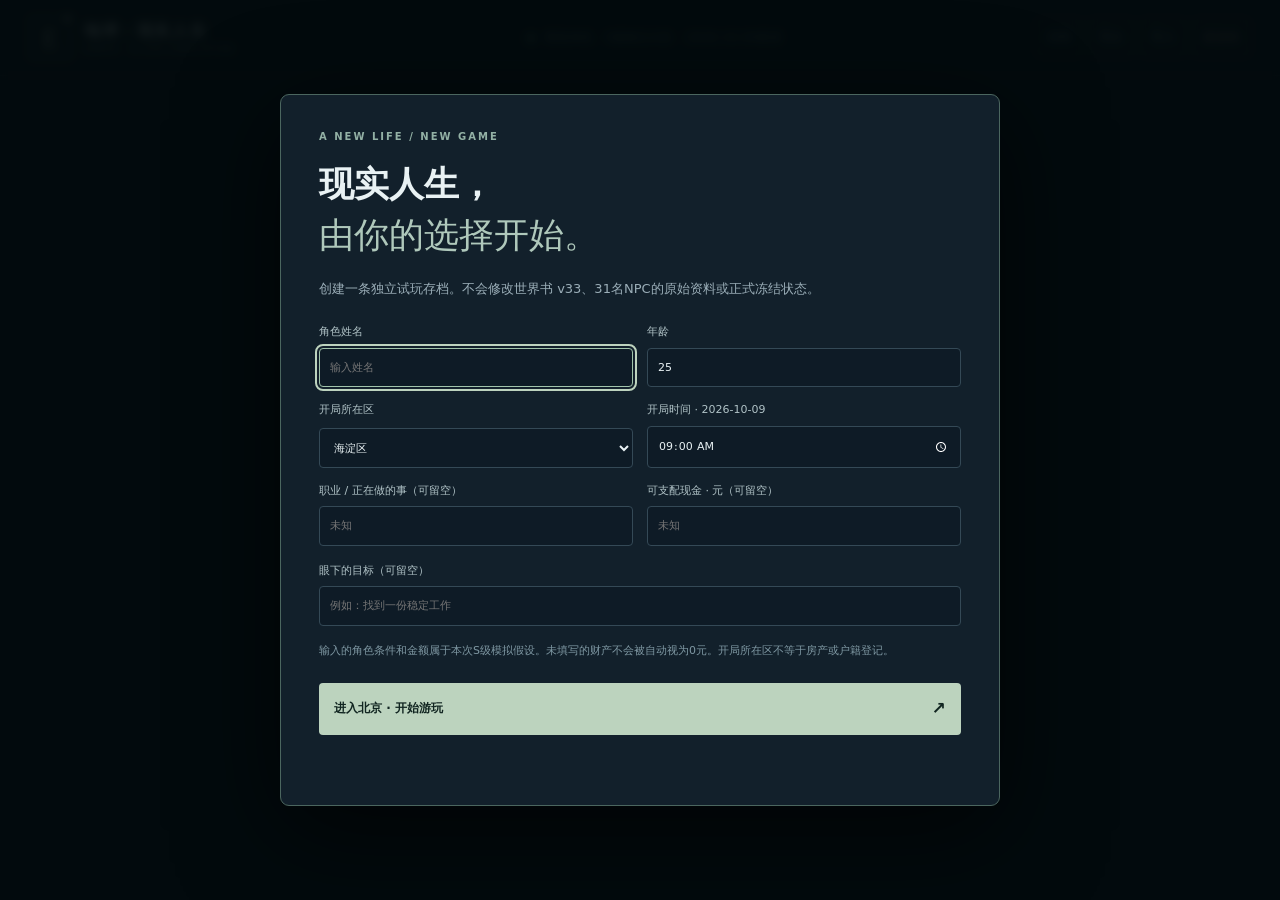
==== game/index.html @ 500d6812 "feat(game): expose autonomous NPC controls, individual audits and consent encounters" ====
<!doctype html>
<html lang="zh-CN">
<head>
  <meta charset="UTF-8">
  <meta name="viewport" content="width=device-width, initial-scale=1">
  <meta name="theme-color" content="#0c141d">
  <title>地球：现实人生 · 可游玩版</title>
  <link rel="stylesheet" href="./style.css">
</head>
<body>
  <div class="app">
    <header class="header">
      <a class="brand" href="./index.html" aria-label="地球：现实人生"><span class="brand-sign">E<span class="tiny-star">✦</span></span><span><strong>地球：现实人生</strong><small>EARTH · A LIFE SIMULATION</small></span></a>
      <div class="header-mid"><span class="dot"></span> 离线单机 · S级独立分支 · 2026.10.09基准</div>
      <div class="header-actions">
        <button type="button" id="btn-save" class="ghost">存档</button>
        <button type="button" id="btn-export" class="ghost">导出</button>
        <button type="button" id="btn-import" class="ghost">导入</button>
        <button type="button" id="btn-reset" class="ghost danger">新游戏</button>
        <input id="import-file" type="file" accept=".json,application/json" hidden>
      </div>
    </header>
    <div class="layout" id="play-layout" hidden>
      <aside class="sidebar">
        <div class="sidebar-top"><div class="rail-label">PLAYER PROFILE</div><div class="avatar" id="avatar">人</div>
          <h2 id="player-name">未创建</h2><p id="player-job">职业未知</p></div>
        <nav class="nav" aria-label="游戏视图">
          <button class="nav-btn active" data-tab="life"><span>◈</span> 我的生活</button>
          <button class="nav-btn" data-tab="people"><span>♧</span> 人物与联系</button>
          <button class="nav-btn" data-tab="world"><span>▦</span> 社会后台</button>
          <button class="nav-btn" data-tab="archive"><span>▤</span> 游戏档案</button>
        </nav>
        <div class="rail-foot"><div class="rail-label">世界版本</div><strong>WORLDBOOK v33</strong><span>游戏行为层 v2.0</span><p>模拟事件不会进入仓库的正式世界状态。</p></div>
      </aside>
      <main class="main" id="main">
        <section class="status-row">
          <div class="status-cell"><span class="status-icon">◷</span><div><small>游戏时间 · 北京</small><strong id="stat-time"></strong></div></div>
          <div class="status-cell"><span class="status-icon">⌖</span><div><small>当前所在区</small><strong id="stat-district"></strong></div></div>
          <div class="status-cell"><span class="status-icon">¥</span><div><small>现金记录 · S</small><strong id="stat-cash"></strong></div></div>
          <div class="status-cell"><span class="status-icon">↗</span><div><small>精力 · 游戏值</small><strong id="stat-energy"></strong></div></div>
        </section>

        <section class="tab-panel" id="tab-life">
          <div class="eyebrow">CHAPTER 01 / EVERYDAY LIFE</div>
          <h1>每一次选择，<br><em>都会花费真实的时间。</em></h1>
          <p class="lead">这里没有主角光环。你的决定会改变自己，其他人的生活也有自己的节奏。世界只会在你主动推进游戏时间时结算。</p>
          <div class="two-col">
            <section class="panel scene-panel"><div class="panel-head"><span>01 / 当前场景</span><span class="tag">S · 模拟情境</span></div>
              <h2 id="scene-title"></h2><p id="scene-desc"></p>
              <div class="line"></div><div class="hint"><span>ⓘ</span> 真实地理事实与假设行程、NPC事件分开标识。地点与人物不会凭空提供未经核实的现实信息。</div>
            </section>
            <section class="panel map-panel"><div class="panel-head"><span>02 / 位置概览</span><span class="tag">非比例示意</span></div>
              <div class="map-graphic" aria-label="北京城区抽象示意，非真实地图"><div class="ring ring-one"></div><div class="ring ring-two"></div><div class="crosshair">+</div><span class="map-label map-label-one">BEIJING</span><span class="map-label map-label-two" id="map-location">—</span><span class="map-pin">⌖</span></div>
              <p class="micro">未提供实时路况、准确区际交通时间或交通票价。前礼务村为顺义区观察样本，不是默认住所。</p>
            </section>
          </div>
          <div class="section-head"><h2>现在，你准备做什么？</h2><span>每次行动将推进游戏时钟</span></div>
          <div class="actions-grid">
            <button class="action-card" data-kind="explore"><span class="action-glyph">⌁</span><strong>观察街区</strong><small>留意公开环境和周围生活</small><span class="action-time">35 分钟 <b>↗</b></span></button>
            <button class="action-card" data-kind="social"><span class="action-glyph">♧</span><strong>参加公共活动</strong><small>可能认识一位虚构人物</small><span class="action-time">45 分钟 <b>↗</b></span></button>
            <button class="action-card" data-kind="study"><span class="action-glyph">⌘</span><strong>整理计划</strong><small>分析信息，不自动知晓秘密</small><span class="action-time">60 分钟 <b>↗</b></span></button>
            <button class="action-card" data-kind="work"><span class="action-glyph">▣</span><strong>处理工作</strong><small>需要创建角色时填写职业</small><span class="action-time">120 分钟 <b>↗</b></span></button>
            <button class="action-card" data-kind="rest"><span class="action-glyph">◌</span><strong>休息恢复</strong><small>恢复模拟精力，不产生收入</small><span class="action-time">60 分钟 <b>↗</b></span></button>
            <button class="action-card" data-kind="wait"><span class="action-glyph">◷</span><strong>等待 / 推进</strong><small>让后台独立事件继续结算</small><span class="action-time">自定时长 <b>↗</b></span></button>
          </div>
          <section class="panel travel-panel"><div class="panel-head"><span>03 / 跨区出行</span><span class="tag">先出发 → 再抵达</span></div>
            <p class="panel-desc">出行耗时与支出由玩家按具体路线输入，属于S级假设，不是地图导航或票价查询。</p>
            <form id="travel-form" class="travel-form">
              <label>目的区<select id="travel-destination" required></select></label>
              <label>预计分钟<input id="travel-minutes" type="number" min="15" max="480" step="1" value="60" required></label>
              <label>现金支出（元）<input id="travel-fare" type="number" min="0" max="999999" step="1" value="0" required></label>
              <button class="primary" type="submit">确认出发 <span>↗</span></button>
            </form>
          </section>
        </section>

        <section class="tab-panel" id="tab-people" hidden>
          <div class="eyebrow">NETWORK / INFORMATION BOUNDARIES</div><h1>每个人，<br><em>都有自己的生活。</em></h1>
          <p class="lead">31名人物都属于S级虚构档案，但主角不会天然认识他们。只有在同一地点、对方有空且愿意交流时，才可能建立关系；交谈不等于获得联系方式。</p>
          <div class="people-summary panel"><span>可联系 <strong id="contact-count">0</strong> / 31 人</span><span>消息经历发送 → 送达 → 阅读 → 自主决定回应</span></div>
          <section class="panel message-panel" id="encounter-panel"><div class="panel-head"><span>本次分支的相遇记录</span><span class="tag">非自动好友</span></div><div id="encounter-list"></div></section>
          <section id="people-list" class="people-list"></section>
          <section class="panel message-panel"><div class="panel-head"><span>给已认识的人发消息</span><span class="tag">模拟通信</span></div>
            <form id="message-form" class="message-form">
              <label>联系人<select id="message-to"></select></label>
              <label>内容<textarea id="message-text" maxlength="200" rows="2" placeholder="输入简短消息……" required></textarea></label>
              <button class="primary" type="submit">发送消息 ↗</button>
            </form>
            <h3>收到的消息</h3><div id="inbox" class="inbox"></div>
          </section>
        </section>

        <section class="tab-panel" id="tab-world" hidden>
          <div class="eyebrow">WORLD / OUT-OF-CHARACTER</div><h1>主角看不见的，<br><em>世界仍在运转。</em></h1>
          <p class="lead">你可以控制自主模拟的启停和记录详细程度，但不能替NPC强迫决定。个人工作、家庭、休息和拒绝行动按时间优先级结算；这里是玩家外审计视图，不会自动进入角色认知。</p>
          <section class="panel autonomy-controls"><div class="panel-head"><span>人物自主活动 · 控制台</span><span class="tag">S · 决策模拟</span></div>
            <form id="autonomy-form" class="autonomy-form"><label>自动结算<select id="autonomy-enabled"><option value="true">开启 · 所有行动同步推进NPC</option><option value="false">暂停 · 不生成后续NPC活动</option></select></label><label>活动记录<select id="autonomy-detail"><option value="balanced">日常 · 只记录状态变更</option><option value="detailed">详细 · 每小时记录决定</option></select></label><button class="primary" type="submit">应用设置</button></form>
            <div class="autonomy-steps"><button type="button" class="ghost" id="world-step-60">所有NPC自主运行 1 小时</button><button type="button" class="ghost" id="world-step-240">所有NPC自主运行 4 小时</button><span class="micro">会推进游戏时间；暂停时按钮只推进时间，不生成活动</span></div>
            <div class="autonomy-focus"><label>观察单个人物（玩家外视角）<select id="world-npc"></select></label><div id="npc-preview" class="npc-preview"></div></div>
          </section>
          <section class="panel audit-panel"><div class="panel-head"><span>独立NPC活动记录</span><span class="tag">S · 玩家外视角</span></div>
            <div class="audit-top"><strong id="world-total">0</strong><span>已结算后台决定</span></div><div id="world-list" class="log-list"></div>
          </section>
        </section>

        <section class="tab-panel" id="tab-archive" hidden>
          <div class="eyebrow">ARCHIVE / SAVE & SOURCES</div><h1>每一件已发生的事，<br><em>都应当留下记录。</em></h1>
          <p class="lead">此处存储的是浏览器试玩分支。原仓库正式世界存档未创建玩家且没有事件，不会被覆盖。</p>
          <section class="panel"><div class="panel-head"><span>存档与版本</span><span class="tag">本地优先</span></div>
            <div class="archive-line"><span>角色</span><strong id="archive-player">—</strong></div>
            <div class="archive-line"><span>时间</span><strong id="archive-time">—</strong></div>
            <div class="archive-line"><span>游戏分支</span><strong>S_INDEPENDENT_PLAYTHROUGH</strong></div>
            <div class="archive-line"><span>世界书</span><strong>GitHub v33.0（只读参考）</strong></div>
            <div class="archive-line"><span>事件账本</span><strong id="archive-events">—</strong></div>
            <p class="micro">自动存档在此浏览器的本地存储。导出JSON以便备份或换设备导入；清除浏览器数据将丢失未导出的存档。</p>
            <a class="repo-link" href="https://github.com/DARGONKNIGHT/WORLDBOOK" target="_blank" rel="noopener noreferrer">查看世界书GitHub源仓库 ↗</a> · <a class="repo-link" href="https://github.com/DARGONKNIGHT/WORLDBOOK/blob/main/CHANGELOG.md" target="_blank" rel="noopener noreferrer">更新日志（最新在上） ↗</a>
          </section>
          <div class="section-head"><h2>主角经历的事件</h2><span>不展示尚未公开的NPC内幕</span></div>
          <div id="full-log" class="log-list full-log"></div>
        </section>
      </main>
      <aside class="right-rail">
        <div class="rail-label">LIVE JOURNAL <span class="sim-dot"></span></div>
        <h3>今天发生了什么</h3>
        <div id="recent-log" class="recent-log"></div>
        <div class="right-note"><strong>事实边界</strong><p><b>R</b> 已核实的现实资料<br><b>S</b> 明示的模拟情节<br><b>U</b> 未知 / 尚未核实</p><p>页面中人物、行为及行程估计均按S级处理。</p></div>
      </aside>
    </div>
  </div>

  <dialog id="setup" class="setup" aria-labelledby="setup-title">
    <form id="setup-form" class="setup-inner">
      <div class="eyebrow">A NEW LIFE / NEW GAME</div><h1 id="setup-title">现实人生，<br><em>由你的选择开始。</em></h1>
      <p class="lead">创建一条独立试玩存档。不会修改世界书 v33、31名NPC的原始资料或正式冻结状态。</p>
      <div class="setup-grid">
        <label>角色姓名 <input name="name" id="new-name" maxlength="30" required placeholder="输入姓名" autocomplete="off"></label>
        <label>年龄 <input name="age" type="number" min="16" max="100" value="25" required></label>
        <label>开局所在区 <select name="district" id="new-district"></select></label>
        <label>开局时间 · 2026-10-09 <input name="start" type="time" value="09:00" required></label>
        <label>职业 / 正在做的事（可留空）<input name="occupation" maxlength="60" placeholder="未知"></label>
        <label>可支配现金 · 元（可留空）<input name="cash" type="number" min="0" max="1000000000" step="1" placeholder="未知"></label>
      </div>
      <label class="goal-label">眼下的目标（可留空） <input name="goal" maxlength="100" placeholder="例如：找到一份稳定工作"></label>
      <p class="micro">输入的角色条件和金额属于本次S级模拟假设。未填写的财产不会被自动视为0元。开局所在区不等于房产或户籍登记。</p>
      <button type="submit" class="primary start-button">进入北京 · 开始游玩 <span>↗</span></button>
      <p id="setup-error" class="error" role="alert"></p>
    </form>
  </dialog>
  <div class="toast" id="toast" role="status" aria-live="polite"></div>
  <script src="./engine.js"></script>
  <script src="./app.js"></script>
</body>
</html>
---- game/style.css ----
:root{color-scheme:dark;--bg:#0b131c;--panel:#111c27;--panel2:#142332;--border:#263644;--ink:#e9f2f4;--muted:#93a4af;--accent:#bdd3be;--warm:#e5d8ae;--line:#263642}
*{box-sizing:border-box}html{scroll-behavior:smooth}body{margin:0;background:var(--bg);color:var(--ink);font-family:"Noto Sans SC","PingFang SC","Microsoft Yahei",system-ui,sans-serif;font-size:14px;line-height:1.6}button,input,select,textarea{font:inherit}button{cursor:pointer}button:disabled{cursor:not-allowed;opacity:.45}a{color:inherit;text-decoration:none}a:hover{color:var(--accent)}[hidden]{display:none!important}
button:focus-visible,input:focus-visible,select:focus-visible,textarea:focus-visible,a:focus-visible{outline:2px solid var(--accent);outline-offset:2px}
.header{height:76px;display:flex;align-items:center;justify-content:space-between;gap:15px;border-bottom:1px solid var(--border);padding:0 30px;background:#0b141d;position:sticky;top:0;z-index:10}.brand{display:flex;align-items:center;gap:13px;min-width:244px}.brand-sign{display:grid;place-items:center;width:41px;height:41px;font-size:30px;font-family:Georgia,serif;line-height:1;border:1px solid #738a88;color:#b8c7ba;position:relative}.tiny-star{font-size:10px;position:absolute;right:-5px;top:-5px;background:var(--bg);padding:2px}.brand strong{display:block;font-size:16px;letter-spacing:.1em;font-weight:600}.brand small{display:block;font-size:8px;letter-spacing:.2em;color:var(--muted)}.header-mid{font-size:11px;color:#96aca7;letter-spacing:.08em}.dot,.sim-dot{display:inline-block;width:6px;height:6px;border-radius:50%;background:#90c69d;margin-right:7px;box-shadow:0 0 10px #83c79780}.header-actions{display:flex;gap:6px;flex-wrap:wrap;justify-content:end}.ghost{background:transparent;color:#b0c4c4;border:1px solid #364650;padding:8px 10px;border-radius:4px;font-size:12px}.ghost:hover{background:#1a2c35}.ghost.danger{color:#d2a7a2}
.layout{display:grid;grid-template-columns:224px minmax(520px,1fr) 254px;max-width:1700px;margin:0 auto;min-height:calc(100vh - 76px)}.sidebar{border-right:1px solid var(--border);padding:35px 23px;display:flex;flex-direction:column;background:#0d1822}.sidebar-top{text-align:center;border-bottom:1px solid var(--border);padding:10px 0 24px}.rail-label,.eyebrow{font-size:10px;letter-spacing:.2em;color:#93b1a5;font-weight:700}.avatar{height:66px;width:66px;display:grid;place-items:center;border-radius:50%;background:linear-gradient(150deg,#355850,#1b3537);border:1px solid #53776f;margin:22px auto 12px;font-size:28px;font-family:Georgia,serif}.sidebar h2{font-size:19px;margin:0}.sidebar p{color:var(--muted);font-size:11px;margin:6px 0 0}.nav{margin-top:27px;display:grid;gap:7px}.nav-btn{border:0;background:none;color:#99adb5;text-align:left;padding:12px 15px;border-radius:5px;display:flex;gap:13px;align-items:center;font-weight:500}.nav-btn span{font-family:Georgia,serif;font-size:21px;font-weight:400;width:19px;text-align:center}.nav-btn:hover{color:var(--ink);background:#1b2b35}.nav-btn.active{color:#d6e6d9;background:#20352f;border-left:2px solid #aecbb8}.rail-foot{margin-top:auto;padding-top:30px;font-size:11px;color:#8a9ca7}.rail-foot strong,.rail-foot span{display:block;margin-top:7px}.rail-foot strong{color:#e1ebea;letter-spacing:.05em;font-size:13px}
.main{padding:34px 42px 80px;min-width:0}.status-row{display:grid;grid-template-columns:repeat(4,1fr);gap:1px;background:#263642;border:1px solid var(--border);margin-bottom:45px}.status-cell{display:flex;align-items:center;background:#111d28;padding:17px 12px;gap:10px;min-width:0}.status-icon{font-family:Georgia,serif;color:#9abaad;font-size:23px}.status-cell small{display:block;color:var(--muted);font-size:10px;white-space:nowrap}.status-cell strong{display:block;font-size:13px;margin-top:5px;white-space:nowrap;overflow:hidden;text-overflow:ellipsis}.eyebrow{margin-bottom:14px}.tab-panel h1{font-size:clamp(30px,3.2vw,49px);font-weight:600;line-height:1.33;letter-spacing:.02em;margin:0 0 14px}.tab-panel h1 em,.setup h1 em{font-family:Georgia,serif;font-style:normal;color:#afc8bb;font-weight:400}.lead{color:#9baeb8;font-size:13px;max-width:650px;line-height:1.95;margin:0 0 29px}.two-col{display:grid;grid-template-columns:1.15fr 1fr;gap:15px}.panel{background:var(--panel);border:1px solid var(--border);border-radius:6px;padding:22px}.panel-head{display:flex;align-items:center;justify-content:space-between;gap:10px;color:#aec5c7;font-size:11px;font-weight:600;letter-spacing:.08em;margin-bottom:21px}.tag{color:#8cad9d;border:1px solid #35534a;padding:3px 7px;font-size:9px;border-radius:2px;letter-spacing:.04em;white-space:nowrap}.scene-panel h2{font-size:21px;margin:0 0 14px}.scene-panel p{color:#b7c7cd;line-height:2;font-size:13px;margin:0}.line{height:1px;background:var(--border);margin:22px 0 14px}.hint{display:flex;gap:10px;color:#899ba6;font-size:11px;line-height:1.8}.hint span{font-size:18px}.map-panel{overflow:hidden}.map-graphic{height:190px;background:radial-gradient(ellipse at 50% 60%,#203d42 0,#152c38 55%,#142430 90%);position:relative;display:flex;align-items:center;justify-content:center;overflow:hidden;border:1px solid #294551}.map-graphic:before,.map-graphic:after{content:"";position:absolute;inset:0;background-image:linear-gradient(#8faeac14 1px,transparent 1px),linear-gradient(90deg,#8faeac14 1px,transparent 1px);background-size:26px 26px}.ring{border:1px solid #7da19548;position:absolute;width:145px;height:145px;transform:rotate(25deg);border-radius:30% 55% 50% 40%}.ring-two{width:225px;height:220px;transform:rotate(-32deg);border-style:dashed;border-radius:40%}.crosshair{position:absolute;font-size:26px;color:#618b7e;top:13px;left:16px}.map-label{position:absolute;font-size:10px;letter-spacing:.18em;color:#94b6ac}.map-label-one{top:20px;right:18px}.map-label-two{bottom:17px;left:18px;font-size:13px;color:#dce9dc}.map-pin{color:#d4eccf;font-size:49px;z-index:1;text-shadow:0 0 22px #8cd9b6}.micro{font-size:11px;line-height:1.85;color:#7f98a3;margin:15px 0 0}.section-head{display:flex;align-items:center;justify-content:space-between;gap:10px;margin:34px 0 14px}.section-head h2{font-size:17px;margin:0;font-weight:600}.section-head span{color:#748c98;font-size:10px}.actions-grid{display:grid;grid-template-columns:repeat(3,1fr);gap:10px}.action-card{background:var(--panel);border:1px solid var(--border);color:var(--ink);text-align:left;padding:17px 16px;min-height:164px;border-radius:5px;transition:background .16s,border .16s,transform .16s;display:flex;flex-direction:column}.action-card:hover{background:#1a3040;border-color:#7b9a8c;transform:translateY(-2px)}.action-glyph{color:#b8d3c3;font-size:28px;font-family:Georgia,serif;height:35px}.action-card strong{font-size:14px;font-weight:600;margin-bottom:6px}.action-card small{font-size:11px;color:#8fa6b0;line-height:1.6}.action-time{display:flex;align-items:center;justify-content:space-between;margin-top:auto;border-top:1px solid #2b3947;padding-top:12px;font-size:10px;color:#9bb9ad}.action-time b{font-size:18px;font-weight:400}.travel-panel,.message-panel{margin-top:20px}.panel-desc{font-size:12px;color:#9babb5}.travel-form{display:grid;grid-template-columns:1.2fr .9fr 1fr auto;align-items:end;gap:11px;margin-top:14px}label{font-size:11px;color:#b1c3c7;display:grid;gap:7px}input,select,textarea{width:100%;background:#0e1b26;color:#e9f2f4;border:1px solid #344956;border-radius:4px;padding:10px;outline:none;min-width:0}textarea{resize:vertical}input:focus,select:focus,textarea:focus{border-color:#a1c4ab}.primary{display:flex;align-items:center;justify-content:space-between;gap:18px;background:#bcd3be;color:#112521;border:0;border-radius:4px;font-weight:700;font-size:12px;padding:12px 15px;min-height:43px}.primary:hover{background:#d5e7d3}.primary span{font-size:17px}
.right-rail{padding:39px 21px;background:#0d1822;border-left:1px solid var(--border)}.right-rail h3{font-size:17px;font-weight:600;margin:10px 0 22px}.recent-log{border-left:1px solid #3a5752;padding-left:15px;display:grid;gap:22px}.log-item{position:relative}.recent-log .log-item:before{content:"";width:7px;height:7px;border-radius:50%;background:#aecdb7;position:absolute;left:-19px;top:8px;border:2px solid #13232e}.log-item time{color:#8299a4;font-size:10px;display:block}.log-item p{font-size:12px;margin:7px 0 0;color:#d0dddd;line-height:1.8;overflow-wrap:anywhere}.log-item .log-kind{color:#afc9bc;font-size:10px}.right-note{margin-top:38px;padding:19px;background:#162734;border:1px solid #2c4450}.right-note strong{font-size:12px}.right-note p{font-size:11px;color:#9bb0b4;line-height:2}.right-note b{color:#e3d8ad;font-size:12px;padding-right:5px}
.people-summary{display:flex;justify-content:space-between;gap:14px;align-items:center;margin-bottom:15px;font-size:12px;color:#96aeb4}.people-summary strong{color:#ddebe3;font-size:19px}.people-list{display:grid;grid-template-columns:repeat(2,minmax(0,1fr));gap:10px}.person{border:1px solid var(--border);padding:16px;background:#111e29;display:flex;justify-content:space-between;gap:12px;align-items:start}.person strong{display:block;font-size:14px}.person small{display:block;font-size:11px;color:#8a9dab;margin-top:3px}.person span{font-size:10px;letter-spacing:.04em;white-space:nowrap;color:#98a5ad}.person .known{color:#a3ccb1}.person .person-id{color:#6f8694;font-size:9px}.message-form{display:grid;gap:13px}.message-panel h3{font-size:15px;font-weight:600;margin:26px 0 8px}.inbox{display:grid;gap:8px}.inbox-item{padding:11px 14px;border:1px solid #345047;background:#173027;font-size:12px}.inbox-item time{display:block;color:#91b4a0;font-size:10px}.inbox-item p{margin:5px 0;white-space:pre-wrap;overflow-wrap:anywhere}.audit-top{display:flex;gap:15px;align-items:center;margin-bottom:15px;color:#8ea4ae}.audit-top strong{font-size:40px;color:#d7eadb;font-family:Georgia,serif}.log-list{display:grid;gap:10px}.audit-panel .log-list{max-height:480px;overflow:auto}.log-line{padding:13px;border:1px solid var(--border);background:#0e1b26}.log-line .meta{font-size:10px;color:#8aac9e;margin-bottom:4px}.log-line p{font-size:12px;line-height:1.7;color:#c7d7dd;margin:0;white-space:pre-wrap;overflow-wrap:anywhere}.archive-line{padding:13px 0;border-bottom:1px solid var(--border);display:flex;justify-content:space-between;gap:20px;font-size:12px}.archive-line span{color:#879da8}.archive-line strong{text-align:right;font-weight:500;overflow-wrap:anywhere}.repo-link{display:inline-block;margin-top:22px;color:#b6d7c3;font-size:12px;border-bottom:1px solid #7a9a86}.full-log{max-height:560px;overflow:auto}
.setup{border:1px solid #4b665f;padding:0;color:var(--ink);background:#12202b;max-width:720px;width:calc(100% - 30px);border-radius:9px;box-shadow:0 25px 100px #000a}.setup::backdrop{background:#030a0deb;backdrop-filter:blur(5px)}.setup-inner{padding:34px 38px}.setup h1{font-size:35px;font-weight:600;margin:12px 0 14px;line-height:1.45}.setup .lead{margin-bottom:22px}.setup-grid{display:grid;grid-template-columns:1fr 1fr;gap:14px}.goal-label{margin-top:16px}.start-button{width:100%;margin-top:22px}.error{color:#efa9a5;font-size:12px;min-height:12px}.toast{position:fixed;bottom:24px;right:25px;z-index:40;padding:12px 17px;border:1px solid #5d806e;background:#203d31;color:#e3f1e7;border-radius:5px;box-shadow:0 12px 30px #0007;opacity:0;pointer-events:none;transition:opacity .2s}.toast.show{opacity:1}
@media(max-width:1280px){.layout{grid-template-columns:185px minmax(460px,1fr)}.right-rail{grid-column:2;border-left:0;border-top:1px solid var(--border)}.recent-log{grid-template-columns:repeat(3,1fr);display:grid;border-left:0;gap:12px;padding-left:0}.recent-log .log-item{border-left:1px solid #46645b;padding-left:12px}.recent-log .log-item:before{left:-5px}.main{padding:30px 28px 50px}.sidebar{padding:30px 15px}}
@media(max-width:800px){.header{position:static;height:auto;min-height:75px;flex-wrap:wrap;padding:12px 16px}.brand{min-width:0}.header-mid{display:none}.header-actions{width:100%;justify-content:space-between}.layout{display:block}.sidebar{padding:15px;border-right:0;border-bottom:1px solid var(--border)}.sidebar-top{display:none}.nav{display:flex;margin:0;overflow:auto;gap:6px}.nav-btn{white-space:nowrap;font-size:11px;padding:9px}.nav-btn span{display:none}.rail-foot{display:none}.main{padding:20px 13px 38px}.status-row{grid-template-columns:repeat(2,1fr);margin-bottom:27px}.status-cell{padding:12px}.two-col{grid-template-columns:1fr}.actions-grid{grid-template-columns:repeat(2,minmax(0,1fr))}.travel-form{grid-template-columns:1fr 1fr}.travel-form .primary{grid-column:1/-1}.people-list{grid-template-columns:1fr}.right-rail{padding:20px}.setup-inner{padding:21px}.setup-grid{grid-template-columns:1fr 1fr;gap:10px}.setup h1{font-size:28px}}
@media(max-width:480px){.setup-grid{grid-template-columns:1fr}.action-card{min-height:166px;padding:13px}.status-cell strong{font-size:11px}.panel{padding:16px}.section-head span{display:none}.people-summary{display:block}.setup{max-height:95vh;overflow:auto}}
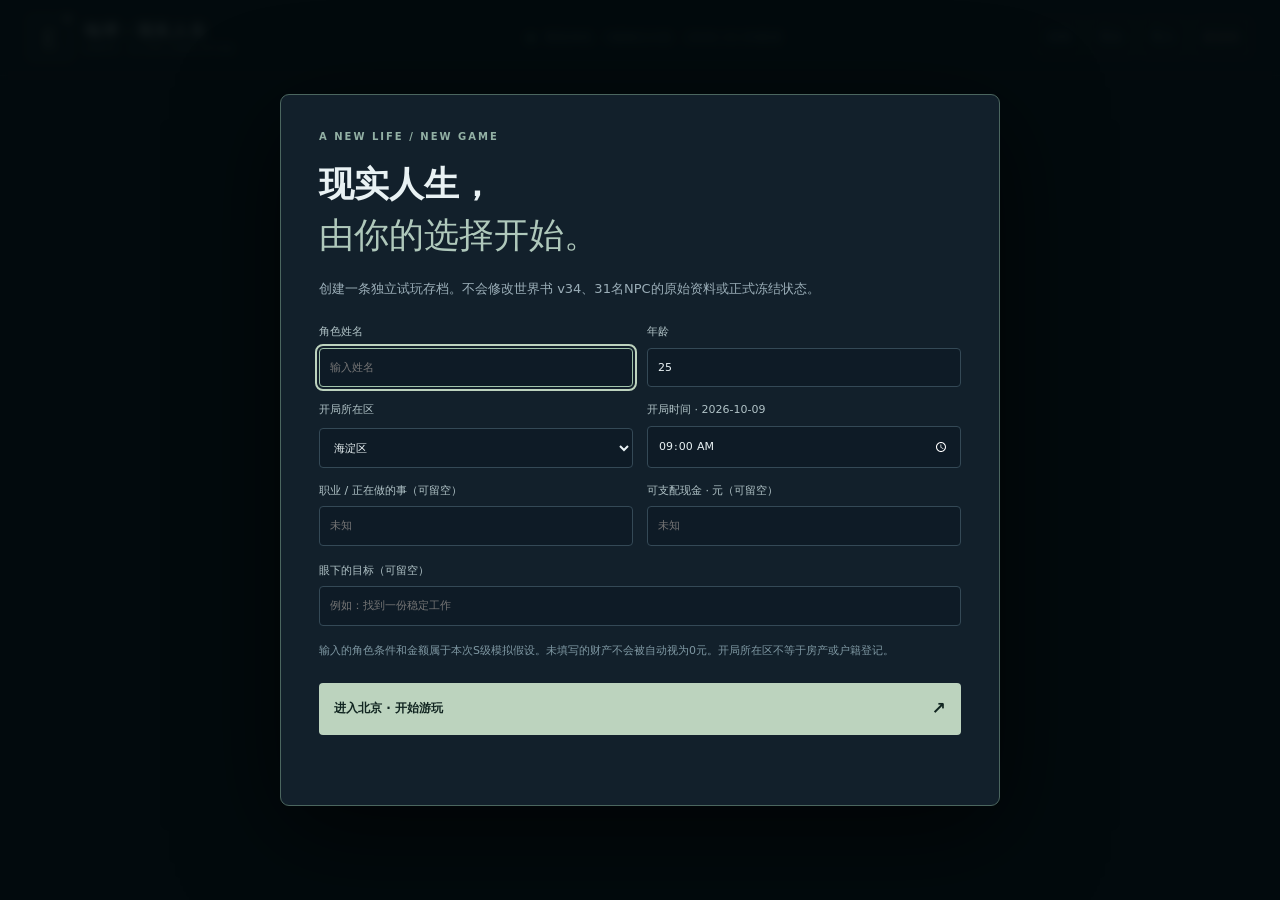
==== commit b2a47f76: "feat(game5): integrate incremental NPC world clock and package all economic/simulation assets into W" ====
--- a/game/index.html
+++ b/game/index.html
@@ -30,7 +30,7 @@
           <button class="nav-btn" data-tab="world"><span>▦</span> 社会后台</button>
           <button class="nav-btn" data-tab="archive"><span>▤</span> 游戏档案</button>
         </nav>
-        <div class="rail-foot"><div class="rail-label">世界版本</div><strong>WORLDBOOK v33</strong><span>游戏行为层 v2.0</span><p>模拟事件不会进入仓库的正式世界状态。</p></div>
+        <div class="rail-foot"><div class="rail-label">世界版本</div><strong>WORLDBOOK v34</strong><span>游戏行为层 v5.0</span><p>模拟事件不会进入仓库的正式世界状态。</p></div>
       </aside>
       <main class="main" id="main">
         <section class="status-row">
@@ -98,6 +98,34 @@
             <div class="autonomy-steps"><button type="button" class="ghost" id="world-step-60">所有NPC自主运行 1 小时</button><button type="button" class="ghost" id="world-step-240">所有NPC自主运行 4 小时</button><span class="micro">会推进游戏时间；暂停时按钮只推进时间，不生成活动</span></div>
             <div class="autonomy-focus"><label>观察单个人物（玩家外视角）<select id="world-npc"></select></label><div id="npc-preview" class="npc-preview"></div></div>
           </section>
+          <section class="panel autonomy-controls" id="ai-control-panel">
+            <div class="panel-head"><span>31名独立NPC · 持续思考模式</span><span class="tag">S · 实时仅在页面打开时</span></div>
+            <p class="panel-desc">每个NPC有自己的需求、目标、私有记忆、候选行动与决策记录。规则模式离线运行；真实AI模式需自己在电脑上启动Ollama及本地服务，无法在普通GitHub Pages直接运行。</p>
+            <form id="ai-form" class="autonomy-form">
+              <label>思考引擎<select id="ai-provider"><option value="rules">离线 · 有限决策器（不是大模型）</option><option value="ollama">本机 · Ollama语言模型</option></select></label>
+              <label>时间速度<select id="ai-speed"><option value="1">每秒推进1游戏分钟</option><option value="5">每秒推进5游戏分钟</option><option value="10">每秒推进10游戏分钟</option></select></label>
+              <button class="primary" type="submit" id="ai-start">启动实时世界</button>
+            </form>
+            <div class="autonomy-steps"><button type="button" class="ghost" id="ai-stop">暂停实时世界</button><span id="ai-status" class="micro" aria-live="polite">当前：暂停；不在后台自行运行</span></div>
+            <p class="micro">推理时只送单个NPC已知的信息，AI输出必须符合候选动作。工作/学校/法律/资金仍受引擎约束，模型不能越权操作。每名NPC约每30游戏分钟形成新计划，不是每秒调用31次大模型。</p>
+          </section>
+          <section class="panel audit-panel">
+            <div class="panel-head"><span>经济执行层 · S级测试账本</span><span class="tag">不是真实支付</span></div>
+            <p class="panel-desc">仅能对马志强（经营）与高鹏（维修合作）的已知、已回复工作协商建立一次显式假设。金额由外视角输入，NPC自行报价、接受或拒绝，报告服务；付款还需明确核验和授权，未知余额不会自动补全。</p>
+            <form id="economy-fixture-form" class="travel-form">
+              <label>已讨论事务<select id="economy-case" required></select></label>
+              <label>合作报价 · 元<input id="economy-price" type="number" min="1" max="10000000" step="1" value="150" required></label>
+              <label>经营者初始测试余额 · 元<input id="economy-payer" type="number" min="0" max="10000000" step="1" value="500" required></label>
+              <label>合作方初始测试余额 · 元<input id="economy-provider" type="number" min="0" max="10000000" step="1" value="100" required></label>
+              <button type="submit" class="primary">注入明确的S级条件 ↗</button>
+            </form>
+            <div class="line"></div>
+            <div class="autonomy-steps"><label>当前报价<select id="economy-quote"></select></label>
+              <button type="button" id="economy-verify" class="ghost">确认模拟服务已核验</button>
+              <button type="button" id="economy-settle" class="ghost">授权S级成对记账</button></div>
+            <div id="economy-status" class="log-list"></div>
+          </section>
+          <section class="panel audit-panel"><div class="panel-head"><span>人物社会事务 · 工作与家庭协商</span><span class="tag">S · 事件链</span></div><div class="audit-top"><strong id="society-count">0</strong><span>已创建的模拟协商事项；不自动成交或转账</span></div><div id="society-list" class="log-list"></div></section>
           <section class="panel audit-panel"><div class="panel-head"><span>独立NPC活动记录</span><span class="tag">S · 玩家外视角</span></div>
             <div class="audit-top"><strong id="world-total">0</strong><span>已结算后台决定</span></div><div id="world-list" class="log-list"></div>
           </section>
@@ -105,12 +133,12 @@
 
         <section class="tab-panel" id="tab-archive" hidden>
           <div class="eyebrow">ARCHIVE / SAVE & SOURCES</div><h1>每一件已发生的事，<br><em>都应当留下记录。</em></h1>
-          <p class="lead">此处存储的是浏览器试玩分支。原仓库正式世界存档未创建玩家且没有事件，不会被覆盖。</p>
+          <p class="lead">此处存储的是Windows EXE运行的独立S级分支。原仓库正式世界存档未创建玩家且没有事件，不会被覆盖。</p>
           <section class="panel"><div class="panel-head"><span>存档与版本</span><span class="tag">本地优先</span></div>
             <div class="archive-line"><span>角色</span><strong id="archive-player">—</strong></div>
             <div class="archive-line"><span>时间</span><strong id="archive-time">—</strong></div>
             <div class="archive-line"><span>游戏分支</span><strong>S_INDEPENDENT_PLAYTHROUGH</strong></div>
-            <div class="archive-line"><span>世界书</span><strong>GitHub v33.0（只读参考）</strong></div>
+            <div class="archive-line"><span>世界书</span><strong>GitHub v34.0（规则资料只读）</strong></div>
             <div class="archive-line"><span>事件账本</span><strong id="archive-events">—</strong></div>
             <p class="micro">自动存档在此浏览器的本地存储。导出JSON以便备份或换设备导入；清除浏览器数据将丢失未导出的存档。</p>
             <a class="repo-link" href="https://github.com/DARGONKNIGHT/WORLDBOOK" target="_blank" rel="noopener noreferrer">查看世界书GitHub源仓库 ↗</a> · <a class="repo-link" href="https://github.com/DARGONKNIGHT/WORLDBOOK/blob/main/CHANGELOG.md" target="_blank" rel="noopener noreferrer">更新日志（最新在上） ↗</a>
@@ -131,7 +159,7 @@
   <dialog id="setup" class="setup" aria-labelledby="setup-title">
     <form id="setup-form" class="setup-inner">
       <div class="eyebrow">A NEW LIFE / NEW GAME</div><h1 id="setup-title">现实人生，<br><em>由你的选择开始。</em></h1>
-      <p class="lead">创建一条独立试玩存档。不会修改世界书 v33、31名NPC的原始资料或正式冻结状态。</p>
+      <p class="lead">创建一条独立试玩存档。不会修改世界书 v34、31名NPC的原始资料或正式冻结状态。</p>
       <div class="setup-grid">
         <label>角色姓名 <input name="name" id="new-name" maxlength="30" required placeholder="输入姓名" autocomplete="off"></label>
         <label>年龄 <input name="age" type="number" min="16" max="100" value="25" required></label>
@@ -148,6 +176,10 @@
   </dialog>
   <div class="toast" id="toast" role="status" aria-live="polite"></div>
   <script src="./engine.js"></script>
+  <script src="./society.js"></script>
+  <script src="./economy.js"></script>
+  <script src="./agent_ai.js"></script>
+  <script src="./simulation.js"></script>
   <script src="./app.js"></script>
 </body>
 </html>
--- a/game/style.css
+++ b/game/style.css
@@ -10,3 +10,21 @@
 @media(max-width:1280px){.layout{grid-template-columns:185px minmax(460px,1fr)}.right-rail{grid-column:2;border-left:0;border-top:1px solid var(--border)}.recent-log{grid-template-columns:repeat(3,1fr);display:grid;border-left:0;gap:12px;padding-left:0}.recent-log .log-item{border-left:1px solid #46645b;padding-left:12px}.recent-log .log-item:before{left:-5px}.main{padding:30px 28px 50px}.sidebar{padding:30px 15px}}
 @media(max-width:800px){.header{position:static;height:auto;min-height:75px;flex-wrap:wrap;padding:12px 16px}.brand{min-width:0}.header-mid{display:none}.header-actions{width:100%;justify-content:space-between}.layout{display:block}.sidebar{padding:15px;border-right:0;border-bottom:1px solid var(--border)}.sidebar-top{display:none}.nav{display:flex;margin:0;overflow:auto;gap:6px}.nav-btn{white-space:nowrap;font-size:11px;padding:9px}.nav-btn span{display:none}.rail-foot{display:none}.main{padding:20px 13px 38px}.status-row{grid-template-columns:repeat(2,1fr);margin-bottom:27px}.status-cell{padding:12px}.two-col{grid-template-columns:1fr}.actions-grid{grid-template-columns:repeat(2,minmax(0,1fr))}.travel-form{grid-template-columns:1fr 1fr}.travel-form .primary{grid-column:1/-1}.people-list{grid-template-columns:1fr}.right-rail{padding:20px}.setup-inner{padding:21px}.setup-grid{grid-template-columns:1fr 1fr;gap:10px}.setup h1{font-size:28px}}
 @media(max-width:480px){.setup-grid{grid-template-columns:1fr}.action-card{min-height:166px;padding:13px}.status-cell strong{font-size:11px}.panel{padding:16px}.section-head span{display:none}.people-summary{display:block}.setup{max-height:95vh;overflow:auto}}
+
+
+/* NPC autonomy cockpit and consent-aware introductions */
+.autonomy-controls{margin:0 0 18px}
+.autonomy-form{display:grid;grid-template-columns:1fr 1fr auto;align-items:end;gap:12px}
+.autonomy-steps{display:flex;flex-wrap:wrap;align-items:center;gap:9px;margin-top:20px}
+.autonomy-steps .ghost{padding:11px 14px}
+.autonomy-focus{border-top:1px solid var(--border);margin-top:20px;padding-top:18px}
+.autonomy-focus label{max-width:340px}
+.npc-preview{background:#0d1923;border:1px solid #324c4b;padding:15px;margin-top:12px;font-size:12px;color:#b8cbd0;line-height:1.9}
+.npc-preview strong{color:#d5e7d8}
+.npc-preview p{margin:7px 0}
+.encounter{display:flex;align-items:center;justify-content:space-between;gap:13px;padding:13px 0;border-bottom:1px solid var(--border);font-size:11px}
+.encounter strong{display:block;font-size:13px}
+.encounter small{display:block;color:var(--muted);font-size:10px;margin-top:4px}
+.encounter .known{color:#a3ccb1}
+@media(max-width:800px){.autonomy-form{grid-template-columns:1fr 1fr}.autonomy-form .primary{grid-column:1/-1}}
+@media(max-width:480px){.autonomy-form{grid-template-columns:1fr}.autonomy-form .primary{grid-column:auto}.encounter{align-items:flex-start;flex-wrap:wrap}}
